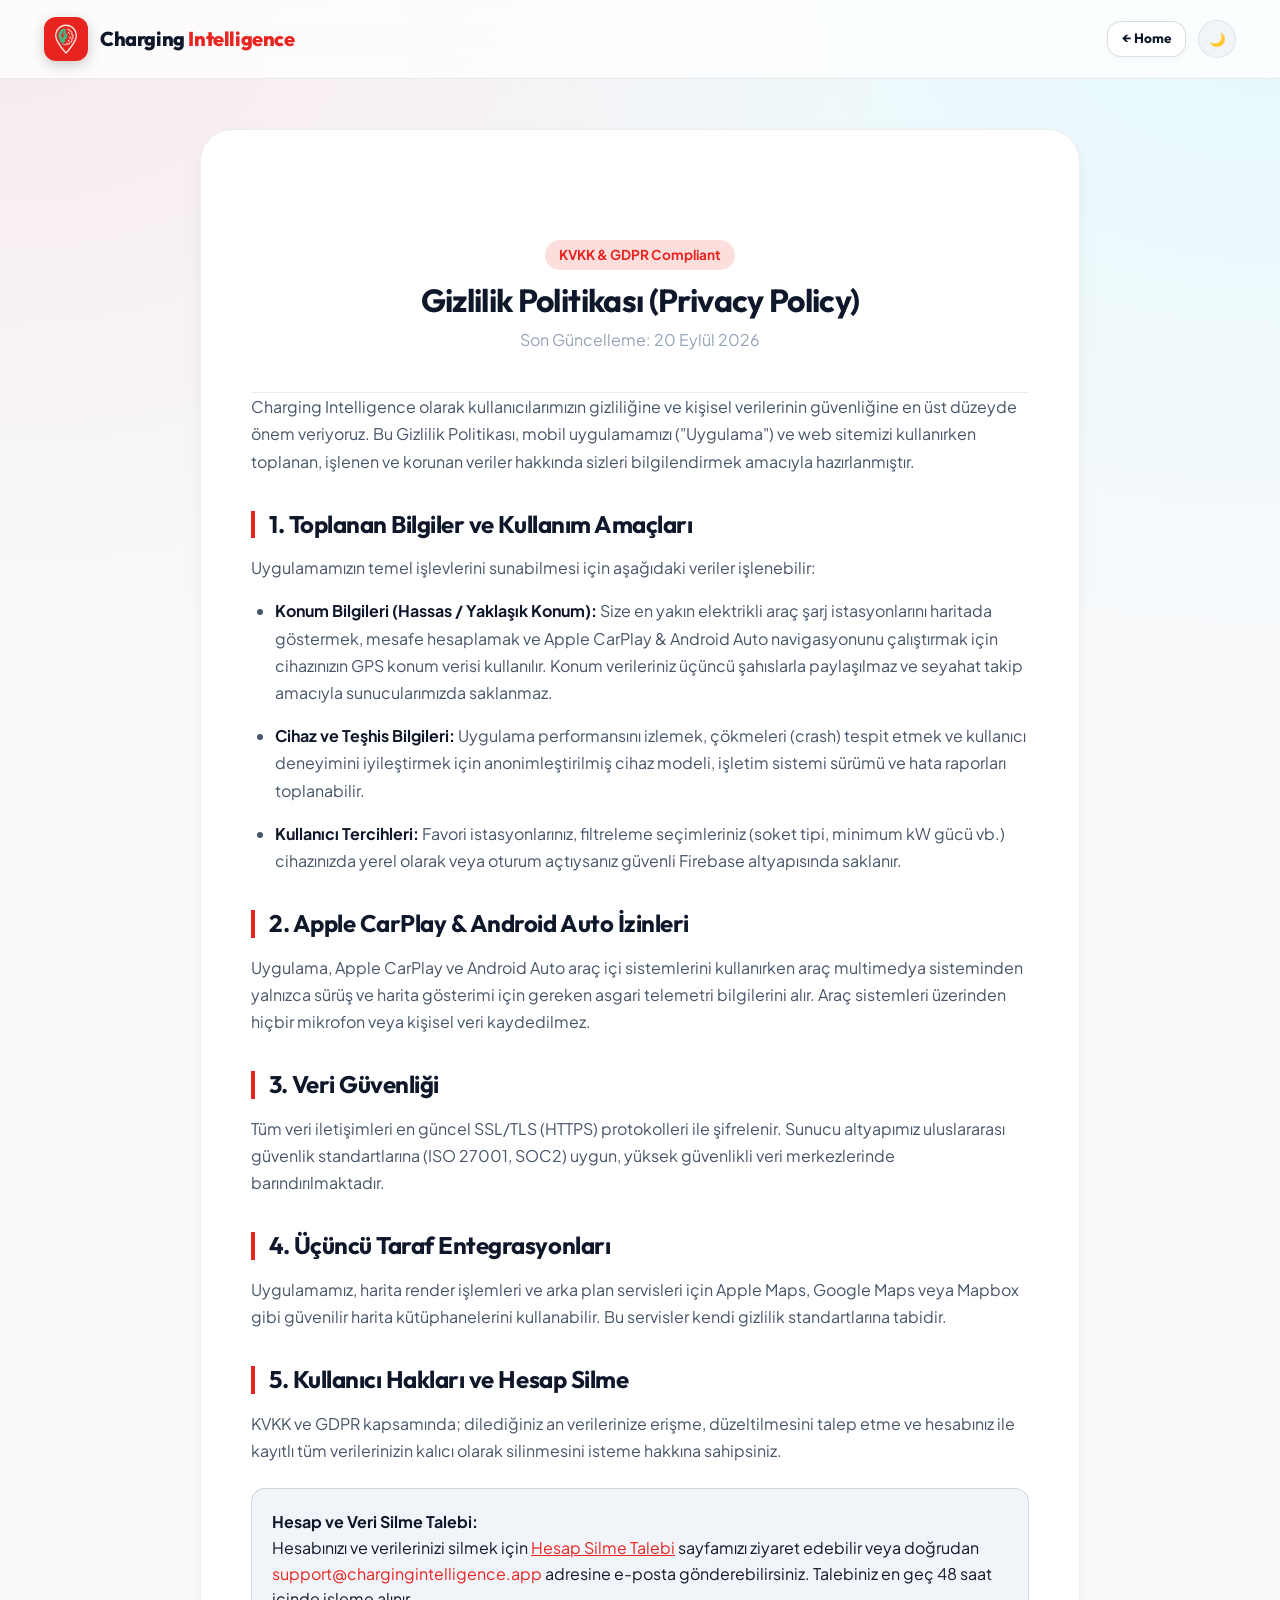
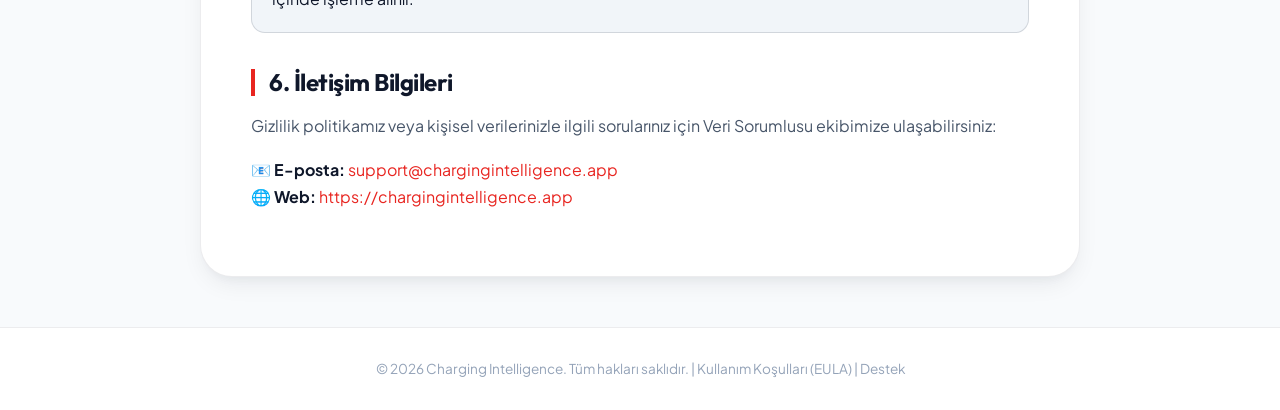
==== privacy.html @ 0b9dda82 "Initial commit: Charging Intelligence official landing page and legal documents" ====
<!DOCTYPE html>
<html lang="en" data-theme="light">
<head>
  <meta charset="UTF-8">
  <meta name="viewport" content="width=device-width, initial-scale=1.0">
  <title>Privacy Policy | Charging Intelligence</title>
  <meta name="description" content="Charging Intelligence Privacy Policy, KVKK and GDPR compliance.">
  
  <link rel="icon" type="image/png" href="assets/app_icon_512x512.png">
  <link rel="stylesheet" href="css/style.css">
</head>
<body>

  <!-- Site Header -->
  <header class="site-header">
    <div class="container">
      <nav class="navbar">
        <a href="index.html" class="nav-brand">
          <img src="assets/app_icon_512x512.png" alt="Logo" class="nav-logo">
          <div class="nav-brand-text">Charging <span>Intelligence</span></div>
        </a>

        <div class="nav-actions">
          <a href="index.html" class="btn btn-store" style="padding: 6px 14px; font-size: 0.85rem;">
            ← Home
          </a>
          <button class="theme-toggle-btn" id="theme-toggle" aria-label="Toggle Theme">
            <span id="theme-icon">🌙</span>
          </button>
        </div>
      </nav>
    </div>
  </header>

  <!-- Legal Content -->
  <main class="container">
    <div class="legal-container">
      <header class="legal-page-header">
        <span class="legal-badge">KVKK & GDPR Compliant</span>
        <h1>Gizlilik Politikası (Privacy Policy)</h1>
        <p style="color: var(--text-dim); margin-top: 8px;">Son Güncelleme: 20 Eylül 2026</p>
      </header>

      <div class="legal-content">
        <p>
          Charging Intelligence olarak kullanıcılarımızın gizliliğine ve kişisel verilerinin güvenliğine en üst düzeyde önem veriyoruz. Bu Gizlilik Politikası, mobil uygulamamızı ("Uygulama") ve web sitemizi kullanırken toplanan, işlenen ve korunan veriler hakkında sizleri bilgilendirmek amacıyla hazırlanmıştır.
        </p>

        <h2>1. Toplanan Bilgiler ve Kullanım Amaçları</h2>
        <p>Uygulamamızın temel işlevlerini sunabilmesi için aşağıdaki veriler işlenebilir:</p>
        <ul>
          <li><strong>Konum Bilgileri (Hassas / Yaklaşık Konum):</strong> Size en yakın elektrikli araç şarj istasyonlarını haritada göstermek, mesafe hesaplamak ve Apple CarPlay & Android Auto navigasyonunu çalıştırmak için cihazınızın GPS konum verisi kullanılır. Konum verileriniz üçüncü şahıslarla paylaşılmaz ve seyahat takip amacıyla sunucularımızda saklanmaz.</li>
          <li><strong>Cihaz ve Teşhis Bilgileri:</strong> Uygulama performansını izlemek, çökmeleri (crash) tespit etmek ve kullanıcı deneyimini iyileştirmek için anonimleştirilmiş cihaz modeli, işletim sistemi sürümü ve hata raporları toplanabilir.</li>
          <li><strong>Kullanıcı Tercihleri:</strong> Favori istasyonlarınız, filtreleme seçimleriniz (soket tipi, minimum kW gücü vb.) cihazınızda yerel olarak veya oturum açtıysanız güvenli Firebase altyapısında saklanır.</li>
        </ul>

        <h2>2. Apple CarPlay & Android Auto İzinleri</h2>
        <p>
          Uygulama, Apple CarPlay ve Android Auto araç içi sistemlerini kullanırken araç multimedya sisteminden yalnızca sürüş ve harita gösterimi için gereken asgari telemetri bilgilerini alır. Araç sistemleri üzerinden hiçbir mikrofon veya kişisel veri kaydedilmez.
        </p>

        <h2>3. Veri Güvenliği</h2>
        <p>
          Tüm veri iletişimleri en güncel SSL/TLS (HTTPS) protokolleri ile şifrelenir. Sunucu altyapımız uluslararası güvenlik standartlarına (ISO 27001, SOC2) uygun, yüksek güvenlikli veri merkezlerinde barındırılmaktadır.
        </p>

        <h2>4. Üçüncü Taraf Entegrasyonları</h2>
        <p>
          Uygulamamız, harita render işlemleri ve arka plan servisleri için Apple Maps, Google Maps veya Mapbox gibi güvenilir harita kütüphanelerini kullanabilir. Bu servisler kendi gizlilik standartlarına tabidir.
        </p>

        <h2>5. Kullanıcı Hakları ve Hesap Silme</h2>
        <p>
          KVKK ve GDPR kapsamında; dilediğiniz an verilerinize erişme, düzeltilmesini talep etme ve hesabınız ile kayıtlı tüm verilerinizin kalıcı olarak silinmesini isteme hakkına sahipsiniz.
        </p>
        <div class="legal-card-info">
          <strong>Hesap ve Veri Silme Talebi:</strong><br>
          Hesabınızı ve verilerinizi silmek için <a href="support.html#delete-account" style="color: var(--brand-primary); text-decoration: underline;">Hesap Silme Talebi</a> sayfamızı ziyaret edebilir veya doğrudan <a href="mailto:support@chargingintelligence.app" style="color: var(--brand-primary);">support@chargingintelligence.app</a> adresine e-posta gönderebilirsiniz. Talebiniz en geç 48 saat içinde işleme alınır.
        </div>

        <h2>6. İletişim Bilgileri</h2>
        <p>
          Gizlilik politikamız veya kişisel verilerinizle ilgili sorularınız için Veri Sorumlusu ekibimize ulaşabilirsiniz:
        </p>
        <p>
          📧 <strong>E-posta:</strong> <a href="mailto:support@chargingintelligence.app" style="color: var(--brand-primary);">support@chargingintelligence.app</a><br>
          🌐 <strong>Web:</strong> <a href="https://chargingintelligence.app" style="color: var(--brand-primary);">https://chargingintelligence.app</a>
        </p>
      </div>
    </div>
  </main>

  <!-- Footer -->
  <footer class="site-footer" style="padding: 30px 0;">
    <div class="container" style="text-align: center; color: var(--text-dim); font-size: 0.85rem;">
      © 2026 Charging Intelligence. Tüm hakları saklıdır. | <a href="terms-of-use.html">Kullanım Koşulları (EULA)</a> | <a href="support.html">Destek</a>
    </div>
  </footer>

  <script src="js/main.js"></script>
</body>
</html>
---- css/style.css ----
/* ==========================================================================
   Charging Intelligence - Modern Design System
   Light / Dark Mode, Glassmorphism, Responsive Grid, Micro-animations
   ========================================================================== */

@import url('https://fonts.googleapis.com/css2?family=Outfit:wght@300;400;500;600;700;800;900&family=Plus+Jakarta+Sans:wght@400;500;600;700&display=swap');

:root {
  /* Brand Accent Colors */
  --brand-primary: #e82520;
  --brand-primary-glow: rgba(232, 37, 32, 0.35);
  --brand-cyan: #00e5ff;
  --brand-cyan-glow: rgba(0, 229, 255, 0.3);
  --brand-emerald: #10b981;
  --brand-amber: #f59e0b;

  /* Font Families */
  --font-display: 'Outfit', -apple-system, BlinkMacSystemFont, sans-serif;
  --font-body: 'Plus Jakarta Sans', -apple-system, BlinkMacSystemFont, sans-serif;

  /* Transitions */
  --transition-fast: 0.18s cubic-bezier(0.4, 0, 0.2, 1);
  --transition-normal: 0.28s cubic-bezier(0.4, 0, 0.2, 1);
  --transition-slow: 0.45s cubic-bezier(0.4, 0, 0.2, 1);

  /* Radius */
  --radius-sm: 8px;
  --radius-md: 14px;
  --radius-lg: 20px;
  --radius-xl: 32px;
  --radius-full: 9999px;
}

/* Light Theme Variables */
:root[data-theme="light"], :root {
  color-scheme: light;
  --bg-main: #f8fafc;
  --bg-surface: #ffffff;
  --bg-surface-elevated: #ffffff;
  --bg-glass: rgba(255, 255, 255, 0.78);
  --bg-subtle: #f1f5f9;
  --bg-muted: #e2e8f0;

  --text-main: #0f172a;
  --text-muted: #475569;
  --text-dim: #94a3b8;
  --text-inverse: #ffffff;

  --border-light: rgba(15, 23, 42, 0.08);
  --border-medium: rgba(15, 23, 42, 0.14);
  --border-glow: rgba(232, 37, 32, 0.25);

  --shadow-sm: 0 2px 8px rgba(15, 23, 42, 0.04);
  --shadow-md: 0 10px 25px -5px rgba(15, 23, 42, 0.08), 0 8px 10px -6px rgba(15, 23, 42, 0.04);
  --shadow-lg: 0 20px 35px -10px rgba(15, 23, 42, 0.12), 0 10px 10px -5px rgba(15, 23, 42, 0.04);
  --shadow-glow: 0 15px 30px rgba(232, 37, 32, 0.12);

  --hero-mesh: radial-gradient(at 0% 0%, rgba(232, 37, 32, 0.08) 0px, transparent 50%),
                   radial-gradient(at 100% 0%, rgba(0, 229, 255, 0.08) 0px, transparent 50%),
                   radial-gradient(at 50% 100%, rgba(16, 185, 129, 0.05) 0px, transparent 50%);
}

/* Dark Theme Variables */
:root[data-theme="dark"] {
  color-scheme: dark;
  --bg-main: #070b14;
  --bg-surface: #0f172a;
  --bg-surface-elevated: #162036;
  --bg-glass: rgba(15, 23, 42, 0.72);
  --bg-subtle: #1e293b;
  --bg-muted: #334155;

  --text-main: #f8fafc;
  --text-muted: #94a3b8;
  --text-dim: #64748b;
  --text-inverse: #070b14;

  --border-light: rgba(255, 255, 255, 0.08);
  --border-medium: rgba(255, 255, 255, 0.14);
  --border-glow: rgba(232, 37, 32, 0.4);

  --shadow-sm: 0 2px 8px rgba(0, 0, 0, 0.3);
  --shadow-md: 0 10px 30px -5px rgba(0, 0, 0, 0.5);
  --shadow-lg: 0 25px 50px -12px rgba(0, 0, 0, 0.7);
  --shadow-glow: 0 15px 35px rgba(232, 37, 32, 0.25);

  --hero-mesh: radial-gradient(at 10% 10%, rgba(232, 37, 32, 0.18) 0px, transparent 50%),
                   radial-gradient(at 90% 15%, rgba(0, 229, 255, 0.15) 0px, transparent 50%),
                   radial-gradient(at 50% 90%, rgba(16, 185, 129, 0.08) 0px, transparent 50%);
}

/* ==========================================================================
   Base Styles & Reset
   ========================================================================== */

* {
  box-sizing: border-box;
  margin: 0;
  padding: 0;
}

html {
  scroll-behavior: smooth;
  font-size: 16px;
}

body {
  font-family: var(--font-body);
  background-color: var(--bg-main);
  background-image: var(--hero-mesh);
  background-attachment: fixed;
  color: var(--text-main);
  line-height: 1.6;
  overflow-x: hidden;
  transition: background-color var(--transition-normal), color var(--transition-normal);
  -webkit-font-smoothing: antialiased;
}

h1, h2, h3, h4, h5, h6 {
  font-family: var(--font-display);
  font-weight: 700;
  line-height: 1.15;
  letter-spacing: -0.02em;
}

a {
  color: inherit;
  text-decoration: none;
  transition: color var(--transition-fast);
}

img {
  max-width: 100%;
  height: auto;
  display: block;
}

.container {
  width: 100%;
  max-width: 1240px;
  margin: 0 auto;
  padding: 0 24px;
}

/* ==========================================================================
   Navbar & Header
   ========================================================================== */

.site-header {
  position: sticky;
  top: 0;
  z-index: 1000;
  backdrop-filter: blur(16px);
  -webkit-backdrop-filter: blur(16px);
  background: var(--bg-glass);
  border-bottom: 1px solid var(--border-light);
  transition: all var(--transition-normal);
}

.navbar {
  display: flex;
  align-items: center;
  justify-content: space-between;
  height: 78px;
}

.nav-brand {
  display: flex;
  align-items: center;
  gap: 12px;
  font-family: var(--font-display);
  font-size: 1.25rem;
  font-weight: 800;
  letter-spacing: -0.02em;
}

.nav-logo {
  width: 44px;
  height: 44px;
  border-radius: 12px;
  box-shadow: 0 4px 14px rgba(0, 0, 0, 0.2);
  transition: transform var(--transition-fast), box-shadow var(--transition-fast);
}

.nav-brand:hover .nav-logo {
  transform: scale(1.05);
  box-shadow: 0 6px 18px var(--brand-primary-glow);
}

.nav-brand-text span {
  color: var(--brand-primary);
}

.nav-menu {
  display: flex;
  align-items: center;
  gap: 32px;
  list-style: none;
}

.nav-link {
  font-size: 0.95rem;
  font-weight: 600;
  color: var(--text-muted);
  position: relative;
  padding: 6px 0;
}

.nav-link:hover, .nav-link.active {
  color: var(--text-main);
}

.nav-link::after {
  content: '';
  position: absolute;
  bottom: 0;
  left: 0;
  width: 0%;
  height: 2px;
  background: var(--brand-primary);
  transition: width var(--transition-fast);
}

.nav-link:hover::after {
  width: 100%;
}

.nav-actions {
  display: flex;
  align-items: center;
  gap: 12px;
}

/* Control Pills (Theme & Lang Switchers) */
.ctrl-pill {
  display: inline-flex;
  align-items: center;
  padding: 4px;
  background: var(--bg-subtle);
  border: 1px solid var(--border-light);
  border-radius: var(--radius-full);
}

.ctrl-btn {
  background: none;
  border: none;
  font-family: var(--font-display);
  font-size: 0.8rem;
  font-weight: 700;
  color: var(--text-dim);
  padding: 6px 12px;
  border-radius: var(--radius-full);
  cursor: pointer;
  display: inline-flex;
  align-items: center;
  gap: 6px;
  transition: all var(--transition-fast);
}

.ctrl-btn.active, .ctrl-btn:hover {
  background: var(--bg-surface);
  color: var(--text-main);
  box-shadow: var(--shadow-sm);
}

.theme-toggle-btn {
  width: 38px;
  height: 38px;
  border-radius: var(--radius-full);
  background: var(--bg-subtle);
  border: 1px solid var(--border-light);
  display: inline-flex;
  align-items: center;
  justify-content: center;
  color: var(--text-main);
  cursor: pointer;
  transition: all var(--transition-fast);
}

.theme-toggle-btn:hover {
  background: var(--bg-surface);
  box-shadow: var(--shadow-sm);
  transform: rotate(15deg);
}

.mobile-toggle {
  display: none;
  background: none;
  border: none;
  font-size: 1.5rem;
  color: var(--text-main);
  cursor: pointer;
  padding: 8px;
}

/* ==========================================================================
   Buttons & CTAs
   ========================================================================== */

.btn {
  display: inline-flex;
  align-items: center;
  justify-content: center;
  gap: 10px;
  font-family: var(--font-display);
  font-weight: 700;
  font-size: 0.95rem;
  padding: 12px 24px;
  border-radius: var(--radius-md);
  border: 1px solid transparent;
  cursor: pointer;
  transition: all var(--transition-normal);
  text-decoration: none;
}

.btn-primary {
  background: linear-gradient(135deg, #e82520 0%, #b81b17 100%);
  color: #ffffff;
  box-shadow: 0 4px 18px var(--brand-primary-glow);
}

.btn-primary:hover {
  transform: translateY(-2px);
  box-shadow: 0 8px 24px rgba(232, 37, 32, 0.45);
}

.btn-store {
  background: var(--bg-surface-elevated);
  border: 1px solid var(--border-medium);
  color: var(--text-main);
  padding: 10px 20px;
  border-radius: var(--radius-md);
  display: inline-flex;
  align-items: center;
  gap: 12px;
  box-shadow: var(--shadow-sm);
}

.btn-store svg {
  width: 26px;
  height: 26px;
  fill: currentColor;
}

.btn-store-text {
  text-align: left;
  line-height: 1.2;
}

.btn-store-text small {
  display: block;
  font-size: 0.7rem;
  text-transform: uppercase;
  letter-spacing: 0.05em;
  color: var(--text-dim);
  font-weight: 600;
}

.btn-store-text strong {
  display: block;
  font-size: 1rem;
  font-weight: 800;
}

.btn-store:hover {
  border-color: var(--brand-primary);
  transform: translateY(-2px);
  box-shadow: var(--shadow-md);
}

/* ==========================================================================
   Hero Section
   ========================================================================== */

.hero-section {
  padding: 80px 0 60px;
  position: relative;
  overflow: hidden;
}

.hero-grid {
  display: grid;
  grid-template-columns: 1.15fr 0.85fr;
  align-items: center;
  gap: 60px;
}

.hero-badge-wrap {
  display: inline-flex;
  align-items: center;
  gap: 8px;
  padding: 6px 16px;
  background: rgba(232, 37, 32, 0.1);
  border: 1px solid var(--border-glow);
  border-radius: var(--radius-full);
  margin-bottom: 24px;
}

.hero-badge-dot {
  width: 8px;
  height: 8px;
  background: var(--brand-primary);
  border-radius: 50%;
  box-shadow: 0 0 10px var(--brand-primary);
  animation: pulse 2s infinite;
}

.hero-badge-text {
  font-size: 0.85rem;
  font-weight: 700;
  color: var(--brand-primary);
  text-transform: uppercase;
  letter-spacing: 0.05em;
}

.hero-title {
  font-size: clamp(2.5rem, 5vw, 4rem);
  font-weight: 900;
  line-height: 1.08;
  margin-bottom: 24px;
  letter-spacing: -0.03em;
}

.hero-title .gradient-text {
  background: linear-gradient(135deg, #e82520 0%, #ff524d 50%, #00e5ff 100%);
  -webkit-background-clip: text;
  -webkit-text-fill-color: transparent;
}

.hero-description {
  font-size: 1.15rem;
  color: var(--text-muted);
  line-height: 1.65;
  margin-bottom: 36px;
  max-width: 580px;
}

.hero-cta-group {
  display: flex;
  flex-wrap: wrap;
  gap: 16px;
  margin-bottom: 36px;
}

.hero-badges-row {
  display: flex;
  align-items: center;
  gap: 20px;
  font-size: 0.85rem;
  font-weight: 600;
  color: var(--text-muted);
}

.hero-badge-item {
  display: inline-flex;
  align-items: center;
  gap: 8px;
}

.hero-badge-item span {
  color: var(--brand-emerald);
}

/* Hero Visual */
.hero-visual {
  position: relative;
  display: flex;
  justify-content: center;
  align-items: center;
}

.hero-image-wrap {
  position: relative;
  width: 100%;
  max-width: 350px;
  background: transparent;
  display: flex;
  justify-content: center;
  align-items: center;
}

/* AI Neon Pulsing Ambient Glow Behind Device */
.hero-image-wrap::before {
  content: '';
  position: absolute;
  top: 50%;
  left: 50%;
  width: 115%;
  height: 108%;
  transform: translate(-50%, -50%);
  background: radial-gradient(
    circle at 50% 50%,
    rgba(0, 229, 255, 0.65) 0%,
    rgba(168, 85, 247, 0.55) 35%,
    rgba(232, 37, 32, 0.45) 65%,
    transparent 80%
  );
  filter: blur(48px);
  border-radius: 50%;
  z-index: 1;
  pointer-events: none;
  animation: ai-neon-pulse 4s ease-in-out infinite alternate;
}

/* ==========================================================================
   iPhone Mockup Frame (from Reference Photo)
   ========================================================================== */

.hero-phone-container {
  position: relative;
  width: 100%;
  max-width: 330px;
  margin: 0 auto;
  z-index: 2;
  transition: transform var(--transition-normal), filter var(--transition-normal);
  filter: drop-shadow(0 20px 40px rgba(0, 0, 0, 0.35));
}

.hero-phone-container:hover {
  transform: translateY(-6px) scale(1.02);
  filter: drop-shadow(0 25px 50px rgba(0, 229, 255, 0.3));
}

.hero-mockup-img {
  width: 100%;
  height: auto;
  display: block;
}

/* Floating telemetry badges */
.floating-card {
  position: absolute;
  padding: 14px 18px;
  background: var(--bg-glass);
  backdrop-filter: blur(16px);
  -webkit-backdrop-filter: blur(16px);
  border: 1px solid var(--border-medium);
  border-radius: var(--radius-lg);
  box-shadow: var(--shadow-lg);
  display: flex;
  align-items: center;
  gap: 12px;
  z-index: 10;
  animation: float 4s ease-in-out infinite alternate;
}

.floating-card-1 {
  top: 15%;
  left: -15%;
}

.floating-card-2 {
  bottom: 12%;
  right: -10%;
  animation-delay: -2s;
}

.card-icon-badge {
  width: 38px;
  height: 38px;
  border-radius: var(--radius-sm);
  display: flex;
  align-items: center;
  justify-content: center;
  font-size: 1.2rem;
  background: rgba(232, 37, 32, 0.15);
  color: var(--brand-primary);
}

.card-icon-badge.cyan {
  background: rgba(0, 229, 255, 0.15);
  color: var(--brand-cyan);
}

.card-info {
  line-height: 1.2;
}

.card-info strong {
  display: block;
  font-size: 0.9rem;
  font-weight: 700;
  color: var(--text-main);
}

.card-info small {
  font-size: 0.75rem;
  color: var(--text-dim);
}

/* ==========================================================================
   Stats Bar Section
   ========================================================================== */

.stats-section {
  padding: 40px 0;
  border-top: 1px solid var(--border-light);
  border-bottom: 1px solid var(--border-light);
  background: var(--bg-subtle);
}

.stats-grid {
  display: grid;
  grid-template-columns: repeat(5, 1fr);
  gap: 20px;
}

@media (max-width: 1100px) {
  .stats-grid {
    grid-template-columns: repeat(3, 1fr);
  }
}

.stat-item {
  text-align: center;
  padding: 16px;
}

.stat-number {
  font-size: clamp(1.8rem, 3.2vw, 2.75rem);
  font-weight: 900;
  font-family: var(--font-display);
  color: var(--brand-primary);
  line-height: 1;
  margin-bottom: 8px;
  font-variant-numeric: tabular-nums;
  display: inline-block;
  min-width: 3ch;
}

.stat-number.cyan {
  color: var(--brand-cyan);
}

.stat-number.emerald {
  color: var(--brand-emerald);
}

.stat-number.amber {
  color: #f59e0b;
}

.stat-label {
  font-size: 0.95rem;
  font-weight: 600;
  color: var(--text-muted);
}

/* ==========================================================================
   Features Section
   ========================================================================== */

.section {
  padding: 100px 0;
}

.section-header {
  text-align: center;
  max-width: 720px;
  margin: 0 auto 60px;
}

.section-tag {
  display: inline-block;
  font-size: 0.8rem;
  font-weight: 800;
  text-transform: uppercase;
  letter-spacing: 0.08em;
  color: var(--brand-primary);
  margin-bottom: 12px;
}

.section-title {
  font-size: clamp(2rem, 3.5vw, 2.75rem);
  margin-bottom: 16px;
}

.section-desc {
  font-size: 1.1rem;
  color: var(--text-muted);
  line-height: 1.6;
}

.features-grid {
  display: grid;
  grid-template-columns: repeat(3, 1fr);
  gap: 30px;
}

.feature-card {
  background: var(--bg-surface);
  border: 1px solid var(--border-light);
  border-radius: var(--radius-xl);
  padding: 36px 30px;
  transition: all var(--transition-normal);
  position: relative;
  overflow: hidden;
  box-shadow: var(--shadow-sm);
}

.feature-card:hover {
  transform: translateY(-6px);
  border-color: var(--brand-primary);
  box-shadow: var(--shadow-glow);
}

.feature-icon-box {
  width: 56px;
  height: 56px;
  border-radius: var(--radius-md);
  background: rgba(232, 37, 32, 0.1);
  border: 1px solid var(--border-glow);
  display: flex;
  align-items: center;
  justify-content: center;
  font-size: 1.6rem;
  margin-bottom: 24px;
  color: var(--brand-primary);
}

.feature-title {
  font-size: 1.35rem;
  font-weight: 700;
  margin-bottom: 12px;
}

.feature-text {
  font-size: 0.95rem;
  color: var(--text-muted);
  line-height: 1.6;
}

/* ==========================================================================
   Apple CarPlay Spotlight Section
   ========================================================================== */

.carplay-section {
  background: linear-gradient(180deg, var(--bg-surface) 0%, var(--bg-subtle) 100%);
  border-top: 1px solid var(--border-light);
  border-bottom: 1px solid var(--border-light);
  position: relative;
  overflow: hidden;
}

.carplay-grid {
  display: grid;
  grid-template-columns: 1fr 1fr;
  align-items: center;
  gap: 60px;
}

.carplay-badges {
  display: flex;
  gap: 12px;
  margin-bottom: 20px;
}

.pill-badge {
  display: inline-flex;
  align-items: center;
  gap: 8px;
  font-size: 0.82rem;
  font-weight: 700;
  padding: 6px 14px;
  border-radius: var(--radius-full);
  background: var(--bg-surface-elevated);
  border: 1px solid var(--border-medium);
  color: var(--text-main);
  line-height: 1;
}

.pill-badge svg {
  display: inline-block;
  flex-shrink: 0;
  vertical-align: middle;
}

.pill-badge.highlight,
.pill-badge.highlight-apple {
  background: rgba(255, 255, 255, 0.08);
  color: #ffffff;
  border-color: rgba(255, 255, 255, 0.22);
}

[data-theme="light"] .pill-badge.highlight,
[data-theme="light"] .pill-badge.highlight-apple {
  background: rgba(0, 0, 0, 0.06);
  color: #1d1d1f;
  border-color: rgba(0, 0, 0, 0.16);
}

.pill-badge.highlight-green,
.pill-badge.highlight-android {
  background: rgba(3, 169, 244, 0.1);
  color: #0284c7;
  border-color: rgba(3, 169, 244, 0.3);
}

[data-theme="dark"] .pill-badge.highlight-green,
[data-theme="dark"] .pill-badge.highlight-android {
  background: rgba(3, 169, 244, 0.15);
  color: #38bdf8;
  border-color: rgba(3, 169, 244, 0.4);
}

.carplay-list {
  list-style: none;
  margin: 28px 0;
  display: flex;
  flex-direction: column;
  gap: 16px;
}

.carplay-list li {
  display: flex;
  align-items: flex-start;
  gap: 14px;
  font-size: 1rem;
  color: var(--text-muted);
}

.carplay-list li svg {
  flex-shrink: 0;
  width: 22px;
  height: 22px;
  color: var(--brand-emerald);
  margin-top: 2px;
}

.carplay-visual-box {
  background: #000;
  border-radius: var(--radius-xl);
  padding: 16px;
  border: 3px solid rgba(255, 255, 255, 0.15);
  box-shadow: 0 30px 60px rgba(0,0,0,0.5);
  position: relative;
}

.carplay-visual-box img {
  border-radius: calc(var(--radius-xl) - 8px);
  width: 100%;
}

/* ==========================================================================
   Operators Grid Section
   ========================================================================== */

.operators-strip {
  display: flex;
  flex-wrap: wrap;
  justify-content: center;
  align-items: center;
  gap: 14px;
  margin-top: 40px;
}

.operator-badge {
  display: inline-flex;
  align-items: center;
  gap: 10px;
  padding: 8px 18px 8px 8px;
  background: var(--bg-surface);
  border: 1px solid var(--border-light);
  border-radius: var(--radius-full);
  font-family: var(--font-display);
  font-weight: 700;
  font-size: 0.92rem;
  color: var(--text-main);
  box-shadow: var(--shadow-sm);
  transition: all var(--transition-fast);
  cursor: default;
  user-select: none;
}

.operator-badge:hover {
  border-color: var(--brand-primary);
  background: var(--bg-surface-elevated);
  transform: translateY(-2px);
  box-shadow: var(--shadow-md);
}

.operator-badge .cpo-logo-img {
  width: 30px;
  height: 30px;
  border-radius: 50%;
  object-fit: contain;
  background: #ffffff;
  padding: 2.5px;
  box-shadow: 0 1px 4px rgba(0, 0, 0, 0.12);
  flex-shrink: 0;
}

.operator-badge.more-badge {
  padding: 10px 22px;
  background: linear-gradient(135deg, rgba(0, 229, 255, 0.1), rgba(16, 185, 129, 0.1));
  border-color: rgba(0, 229, 255, 0.35);
  color: var(--text-main);
  font-size: 0.95rem;
}

.operator-badge.more-badge:hover {
  border-color: var(--brand-primary);
  background: linear-gradient(135deg, rgba(0, 229, 255, 0.18), rgba(16, 185, 129, 0.18));
}

/* ==========================================================================
   Screenshots Carousel Section
   ========================================================================== */

.screenshots-slider-wrap {
  position: relative;
  overflow: hidden;
  padding: 20px 0;
}

.screenshots-track {
  display: flex;
  gap: 24px;
  overflow-x: auto;
  scroll-snap-type: x mandatory;
  padding: 20px 10px 40px;
  scrollbar-width: thin;
}

.screenshot-slide {
  flex: 0 0 280px;
  scroll-snap-align: center;
  border-radius: 20px;
  overflow: hidden;
  box-shadow: var(--shadow-md);
  border: 1px solid var(--border-light);
  transition: transform var(--transition-normal), box-shadow var(--transition-normal);
  background: transparent;
  cursor: pointer;
  position: relative;
}

.screenshot-slide::after {
  content: "";
  position: absolute;
  inset: 0;
  background: radial-gradient(circle at center, rgba(0, 229, 255, 0.15), rgba(0, 0, 0, 0.45));
  opacity: 0;
  transition: opacity 0.25s ease;
  pointer-events: none;
}

.screenshot-slide .zoom-hint {
  position: absolute;
  bottom: 16px;
  right: 16px;
  width: 36px;
  height: 36px;
  border-radius: 50%;
  background: rgba(10, 15, 29, 0.75);
  backdrop-filter: blur(8px);
  border: 1px solid rgba(255, 255, 255, 0.2);
  color: #ffffff;
  display: flex;
  align-items: center;
  justify-content: center;
  opacity: 0;
  transform: scale(0.85);
  transition: all 0.25s ease;
  pointer-events: none;
  z-index: 2;
}

.screenshot-slide:hover {
  transform: translateY(-4px) scale(1.02);
  box-shadow: var(--shadow-lg), 0 0 25px rgba(0, 229, 255, 0.2);
  border-color: var(--brand-cyan);
}

.screenshot-slide:hover::after {
  opacity: 1;
}

/* ==========================================================================
   Screenshot Gallery Lightbox Dialog
   ========================================================================== */

dialog.gallery-dialog {
  position: fixed;
  inset: 0;
  width: 100vw;
  height: 100vh;
  max-width: 100vw;
  max-height: 100vh;
  margin: 0;
  padding: 0;
  border: none;
  background: transparent;
  color: #ffffff;
  overflow: hidden;
  display: flex;
  align-items: center;
  justify-content: center;
  z-index: 10000;
}

dialog.gallery-dialog:not([open]) {
  display: none;
}

dialog.gallery-dialog::backdrop {
  background: rgba(10, 15, 29, 0.92);
  backdrop-filter: blur(16px);
  -webkit-backdrop-filter: blur(16px);
}

.gallery-dialog-wrapper {
  position: relative;
  width: 100%;
  height: 100%;
  display: flex;
  align-items: center;
  justify-content: center;
  padding: 24px 80px;
  box-sizing: border-box;
}

.gallery-main-view {
  position: relative;
  max-width: 90vw;
  max-height: 90vh;
  display: flex;
  flex-direction: column;
  align-items: center;
  justify-content: center;
}

.gallery-active-img {
  max-width: 82vw;
  max-height: calc(82vh - 60px);
  object-fit: contain;
  border-radius: 24px;
  box-shadow: 0 25px 60px rgba(0, 0, 0, 0.7), 0 0 0 1px rgba(255, 255, 255, 0.15);
  transition: opacity 0.2s ease, transform 0.2s ease;
  user-select: none;
}

.gallery-caption-bar {
  margin-top: 16px;
  display: flex;
  align-items: center;
  justify-content: space-between;
  gap: 20px;
  width: 100%;
  max-width: 480px;
  background: rgba(255, 255, 255, 0.08);
  backdrop-filter: blur(12px);
  -webkit-backdrop-filter: blur(12px);
  border: 1px solid rgba(255, 255, 255, 0.16);
  border-radius: 30px;
  padding: 10px 20px;
  font-size: 0.92rem;
  font-weight: 600;
  color: #f8fafc;
  box-shadow: 0 8px 24px rgba(0, 0, 0, 0.3);
}

.gallery-counter {
  font-size: 0.82rem;
  opacity: 0.8;
  font-family: var(--font-mono, monospace);
  color: var(--brand-cyan);
  font-weight: 700;
}

.gallery-close-btn {
  position: absolute;
  top: 24px;
  right: 28px;
  width: 46px;
  height: 46px;
  border-radius: 50%;
  border: 1px solid rgba(255, 255, 255, 0.25);
  background: rgba(255, 255, 255, 0.1);
  backdrop-filter: blur(8px);
  -webkit-backdrop-filter: blur(8px);
  color: #ffffff;
  display: flex;
  align-items: center;
  justify-content: center;
  cursor: pointer;
  transition: all 0.2s ease;
  z-index: 1001;
}

.gallery-close-btn:hover {
  background: rgba(255, 255, 255, 0.25);
  transform: scale(1.08);
  border-color: #ffffff;
}

.gallery-nav-btn {
  position: absolute;
  top: 50%;
  transform: translateY(-50%);
  width: 52px;
  height: 52px;
  border-radius: 50%;
  border: 1px solid rgba(255, 255, 255, 0.2);
  background: rgba(255, 255, 255, 0.1);
  backdrop-filter: blur(8px);
  -webkit-backdrop-filter: blur(8px);
  color: #ffffff;
  display: flex;
  align-items: center;
  justify-content: center;
  cursor: pointer;
  transition: all 0.2s ease;
  z-index: 1000;
}

.gallery-nav-btn.prev {
  left: 24px;
}

.gallery-nav-btn.next {
  right: 24px;
}

.gallery-nav-btn:hover {
  background: rgba(255, 255, 255, 0.25);
  border-color: var(--brand-cyan);
  color: var(--brand-cyan);
  transform: translateY(-50%) scale(1.1);
}

@media (max-width: 768px) {
  .gallery-dialog-wrapper {
    padding: 70px 16px 80px;
  }
  .gallery-active-img {
    max-width: 92vw;
    max-height: 68vh;
  }
  .gallery-caption-bar {
    max-width: 90vw;
    font-size: 0.85rem;
    padding: 8px 16px;
  }
  .gallery-nav-btn {
    width: 46px;
    height: 46px;
    top: auto;
    bottom: 20px;
    transform: none;
  }
  .gallery-nav-btn.prev {
    left: 24px;
  }
  .gallery-nav-btn.next {
    right: 24px;
  }
  .gallery-nav-btn:hover {
    transform: scale(1.1);
  }
}

/* ==========================================================================
   FAQ Section
   ========================================================================== */

.faq-list {
  max-width: 800px;
  margin: 0 auto;
  display: flex;
  flex-direction: column;
  gap: 16px;
}

.faq-item {
  background: var(--bg-surface);
  border: 1px solid var(--border-light);
  border-radius: var(--radius-lg);
  overflow: hidden;
  transition: border-color var(--transition-fast);
}

.faq-question {
  width: 100%;
  text-align: left;
  background: none;
  border: none;
  padding: 22px 28px;
  font-family: var(--font-display);
  font-size: 1.15rem;
  font-weight: 700;
  color: var(--text-main);
  cursor: pointer;
  display: flex;
  justify-content: space-between;
  align-items: center;
  gap: 16px;
}

.faq-chevron {
  width: 20px;
  height: 20px;
  transition: transform var(--transition-fast);
}

.faq-item.open .faq-chevron {
  transform: rotate(180deg);
}

.faq-answer {
  max-height: 0;
  overflow: hidden;
  transition: max-height var(--transition-normal), padding var(--transition-normal);
  padding: 0 28px;
  color: var(--text-muted);
  line-height: 1.65;
}

.faq-item.open .faq-answer {
  max-height: 300px;
  padding-bottom: 22px;
}

/* ==========================================================================
   CTA Banner Section
   ========================================================================== */

.cta-banner {
  background: linear-gradient(135deg, rgba(232, 37, 32, 0.15) 0%, rgba(0, 229, 255, 0.15) 100%), var(--bg-surface);
  border: 1px solid var(--border-glow);
  border-radius: var(--radius-xl);
  padding: 60px 40px;
  text-align: center;
  margin: 60px 0 100px;
  position: relative;
  overflow: hidden;
  box-shadow: var(--shadow-lg);
}

.cta-banner h2 {
  font-size: clamp(2rem, 4vw, 3rem);
  margin-bottom: 16px;
}

.cta-banner p {
  font-size: 1.15rem;
  color: var(--text-muted);
  max-width: 600px;
  margin: 0 auto 36px;
}

.cta-store-buttons {
  display: flex;
  justify-content: center;
  flex-wrap: wrap;
  gap: 16px;
}

/* ==========================================================================
   Footer
   ========================================================================== */

.site-footer {
  background: var(--bg-surface);
  border-top: 1px solid var(--border-light);
  padding: 70px 0 30px;
  font-size: 0.95rem;
}

.footer-grid {
  display: grid;
  grid-template-columns: 2fr 1fr 1fr 1fr;
  gap: 50px;
  margin-bottom: 50px;
}

.footer-brand p {
  color: var(--text-muted);
  margin-top: 14px;
  max-width: 320px;
  line-height: 1.6;
}

.footer-col h4 {
  font-size: 1rem;
  font-weight: 700;
  margin-bottom: 20px;
  color: var(--text-main);
  text-transform: uppercase;
  letter-spacing: 0.04em;
}

.footer-links {
  list-style: none;
  display: flex;
  flex-direction: column;
  gap: 12px;
}

.footer-links a {
  color: var(--text-muted);
}

.footer-links a:hover {
  color: var(--brand-primary);
}

.footer-bottom {
  border-top: 1px solid var(--border-light);
  padding-top: 30px;
  display: flex;
  justify-content: space-between;
  align-items: center;
  color: var(--text-dim);
  font-size: 0.85rem;
}

.footer-legal-links {
  display: flex;
  gap: 20px;
}

/* ==========================================================================
   Policy & Legal Pages (Terms of Use / Privacy / Support)
   ========================================================================== */

.legal-page-header {
  padding: 60px 0 40px;
  text-align: center;
  border-bottom: 1px solid var(--border-light);
}

.legal-badge {
  display: inline-block;
  background: rgba(232, 37, 32, 0.15);
  color: var(--brand-primary);
  padding: 4px 14px;
  border-radius: var(--radius-full);
  font-size: 0.85rem;
  font-weight: 700;
  margin-bottom: 12px;
}

.legal-container {
  max-width: 880px;
  margin: 50px auto;
  background: var(--bg-surface);
  border: 1px solid var(--border-light);
  border-radius: var(--radius-xl);
  padding: 50px;
  box-shadow: var(--shadow-md);
}

.legal-content h2 {
  font-size: 1.5rem;
  margin: 36px 0 16px;
  padding-left: 14px;
  border-left: 4px solid var(--brand-primary);
  color: var(--text-main);
}

.legal-content h3 {
  font-size: 1.2rem;
  margin: 24px 0 12px;
  color: var(--text-main);
}

.legal-content p, .legal-content li {
  color: var(--text-muted);
  line-height: 1.7;
  margin-bottom: 16px;
}

.legal-content ul {
  padding-left: 24px;
  margin-bottom: 20px;
}

.legal-content strong {
  color: var(--text-main);
}

.legal-card-info {
  background: var(--bg-subtle);
  border: 1px solid var(--border-medium);
  border-radius: var(--radius-md);
  padding: 20px;
  margin: 24px 0;
}

/* ==========================================================================
   Animations & Keyframes
   ========================================================================== */

@keyframes pulse {
  0% { transform: scale(0.95); box-shadow: 0 0 0 0 rgba(232, 37, 32, 0.7); }
  70% { transform: scale(1); box-shadow: 0 0 0 8px rgba(232, 37, 32, 0); }
  100% { transform: scale(0.95); box-shadow: 0 0 0 0 rgba(232, 37, 32, 0); }
}

@keyframes float {
  0% { transform: translateY(0px); }
  100% { transform: translateY(-12px); }
}

@keyframes ai-neon-pulse {
  0% {
    opacity: 0.5;
    transform: translate(-50%, -50%) scale(0.92);
    filter: blur(42px) hue-rotate(0deg);
  }
  50% {
    opacity: 0.9;
    transform: translate(-50%, -50%) scale(1.08);
    filter: blur(58px) hue-rotate(40deg);
  }
  100% {
    opacity: 0.6;
    transform: translate(-50%, -50%) scale(0.96);
    filter: blur(46px) hue-rotate(-25deg);
  }
}

/* ==========================================================================
   Responsive Breakpoints
   ========================================================================== */

@media (max-width: 1024px) {
  .hero-grid {
    grid-template-columns: 1fr;
    text-align: center;
    gap: 40px;
  }
  .hero-description {
    margin: 0 auto 36px;
  }
  .hero-cta-group, .hero-badges-row {
    justify-content: center;
  }
  .floating-card-1 { left: 0; }
  .floating-card-2 { right: 0; }
  .features-grid {
    grid-template-columns: repeat(2, 1fr);
  }
  .carplay-grid {
    grid-template-columns: 1fr;
    text-align: center;
  }
  .carplay-badges, .carplay-list li {
    justify-content: center;
  }
  .footer-grid {
    grid-template-columns: 1fr 1fr;
  }
}

@media (max-width: 768px) {
  .nav-menu {
    display: none;
    position: absolute;
    top: 78px;
    left: 0;
    width: 100%;
    background: var(--bg-surface);
    border-bottom: 1px solid var(--border-light);
    flex-direction: column;
    padding: 24px;
    gap: 16px;
    box-shadow: var(--shadow-lg);
  }
  .nav-menu.open {
    display: flex;
  }
  .mobile-toggle {
    display: block;
  }
  .stats-grid {
    grid-template-columns: repeat(2, 1fr);
  }
  .features-grid {
    grid-template-columns: 1fr;
  }
  .floating-card {
    display: none;
  }
  .footer-grid {
    grid-template-columns: 1fr;
    gap: 30px;
  }
  .footer-bottom {
    flex-direction: column;
    gap: 16px;
    text-align: center;
  }
  .legal-container {
    padding: 24px;
  }
}
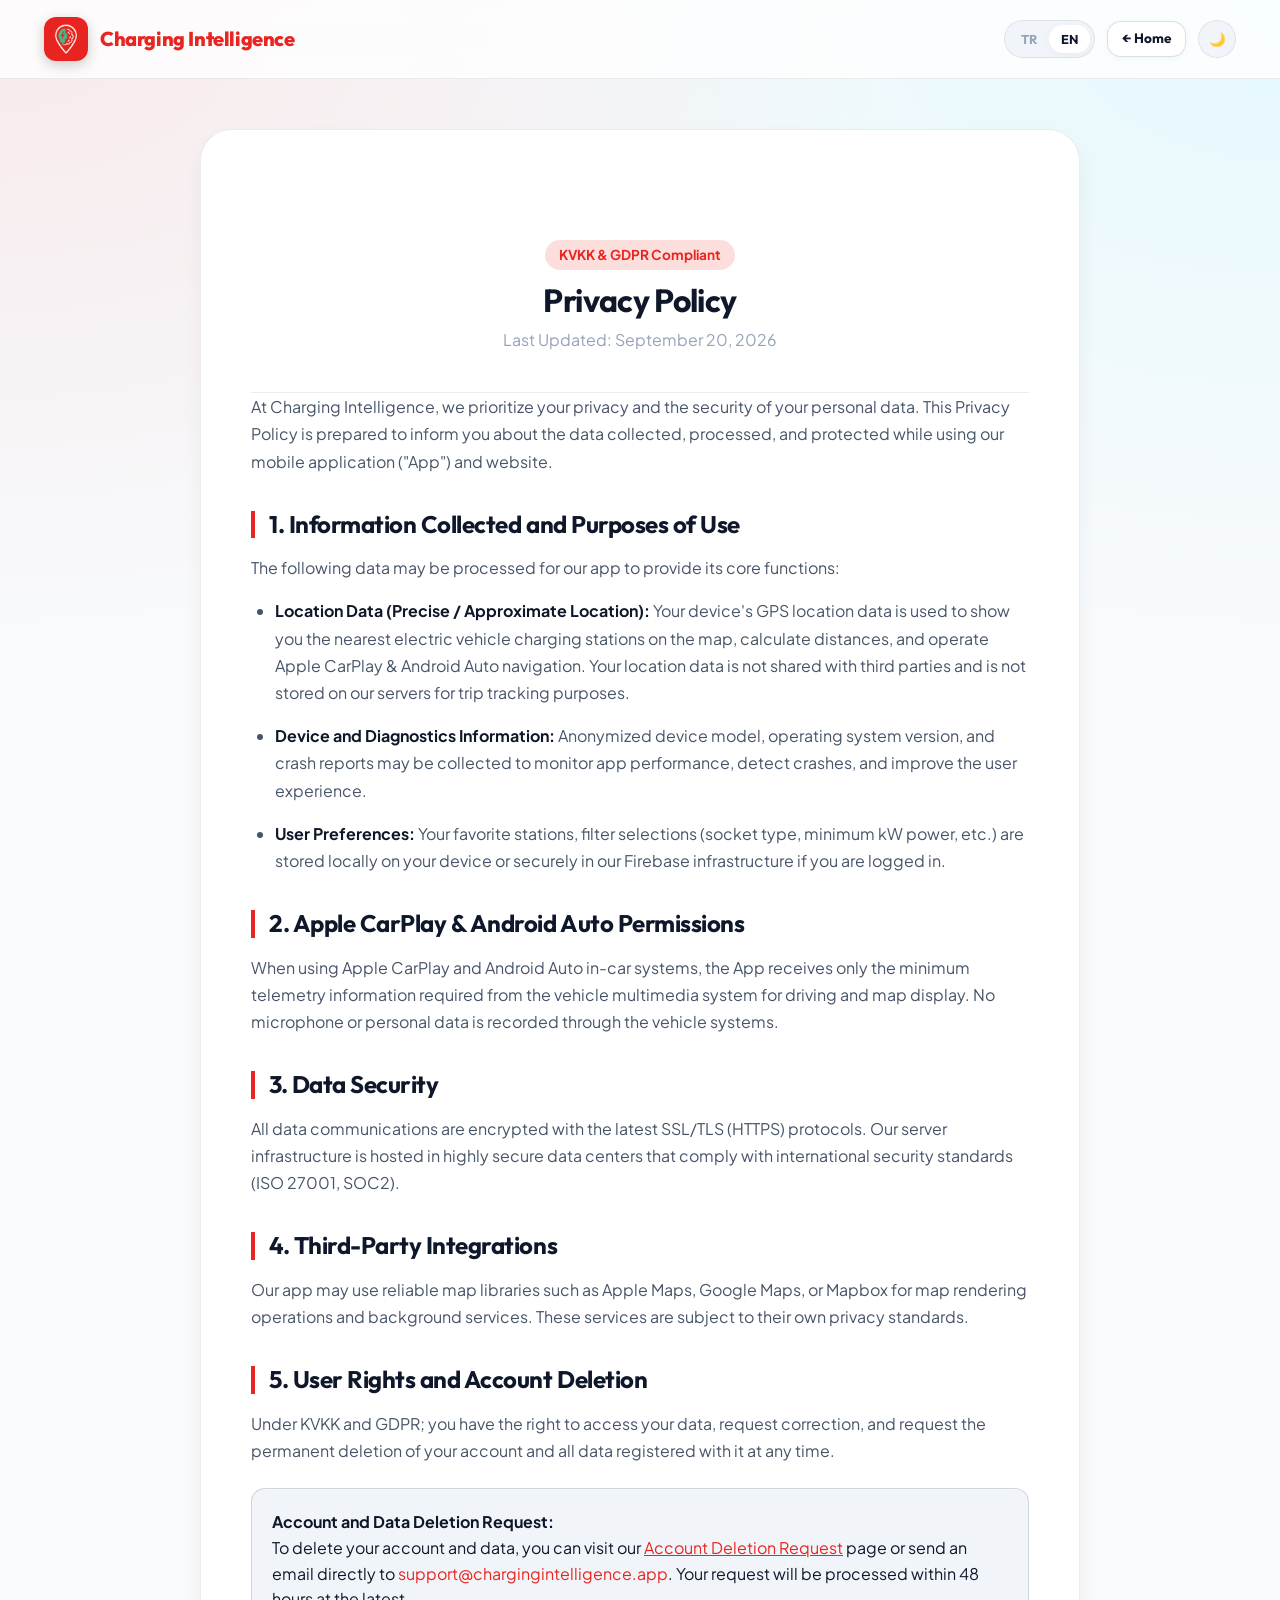
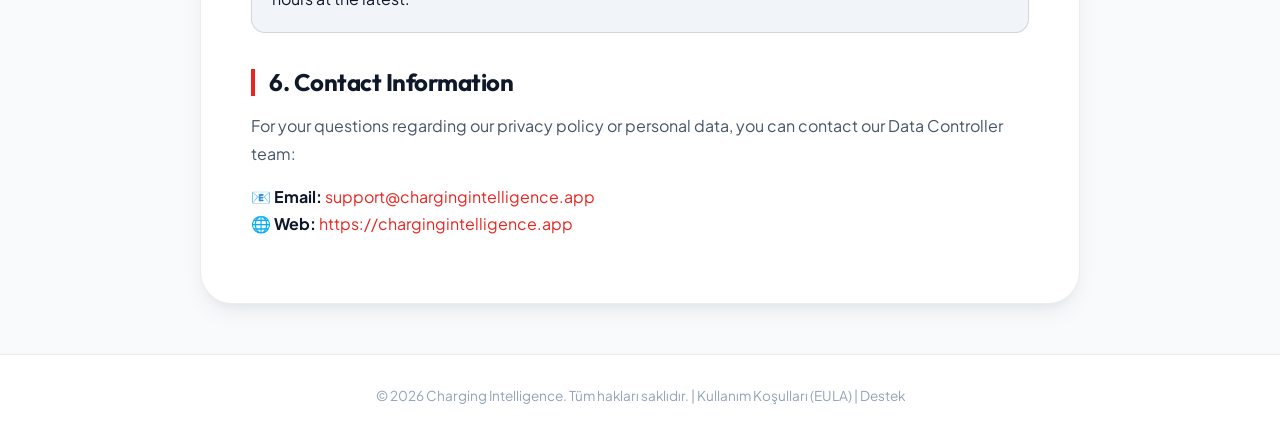
==== commit 9ae239f1: "feat: Add multi-language EN/TR support to legal pages" ====
--- a/privacy.html
+++ b/privacy.html
@@ -20,8 +20,12 @@
           <div class="nav-brand-text">Charging <span>Intelligence</span></div>
         </a>
 
-        <div class="nav-actions">
-          <a href="index.html" class="btn btn-store" style="padding: 6px 14px; font-size: 0.85rem;">
+                <div class="nav-actions">
+          <div class="ctrl-pill">
+            <button class="ctrl-btn lang-btn" data-lang="tr" aria-label="Türkçe">TR</button>
+            <button class="ctrl-btn lang-btn active" data-lang="en" aria-label="English">EN</button>
+          </div>
+          <a href="index.html" class="btn btn-store" style="padding: 6px 14px; font-size: 0.85rem;" data-i18n="nav-home">
             ← Home
           </a>
           <button class="theme-toggle-btn" id="theme-toggle" aria-label="Toggle Theme">
@@ -37,11 +41,13 @@
     <div class="legal-container">
       <header class="legal-page-header">
         <span class="legal-badge">KVKK & GDPR Compliant</span>
-        <h1>Gizlilik Politikası (Privacy Policy)</h1>
-        <p style="color: var(--text-dim); margin-top: 8px;">Son Güncelleme: 20 Eylül 2026</p>
+        <h1 data-i18n="page-title-privacy">Gizlilik Politikası</h1>
+        <p style="color: var(--text-dim); margin-top: 8px;" data-i18n="page-date">Son Güncelleme: 20 Eylül 2026</p>
       </header>
 
       <div class="legal-content">
+        <!-- TR CONTENT -->
+        <div lang="tr">
         <p>
           Charging Intelligence olarak kullanıcılarımızın gizliliğine ve kişisel verilerinin güvenliğine en üst düzeyde önem veriyoruz. Bu Gizlilik Politikası, mobil uygulamamızı ("Uygulama") ve web sitemizi kullanırken toplanan, işlenen ve korunan veriler hakkında sizleri bilgilendirmek amacıyla hazırlanmıştır.
         </p>
@@ -86,6 +92,56 @@
           📧 <strong>E-posta:</strong> <a href="mailto:support@chargingintelligence.app" style="color: var(--brand-primary);">support@chargingintelligence.app</a><br>
           🌐 <strong>Web:</strong> <a href="https://chargingintelligence.app" style="color: var(--brand-primary);">https://chargingintelligence.app</a>
         </p>
+        </div>
+
+        <!-- EN CONTENT -->
+        <div lang="en">
+          <p>
+            At Charging Intelligence, we prioritize your privacy and the security of your personal data. This Privacy Policy is prepared to inform you about the data collected, processed, and protected while using our mobile application ("App") and website.
+          </p>
+
+          <h2>1. Information Collected and Purposes of Use</h2>
+          <p>The following data may be processed for our app to provide its core functions:</p>
+          <ul>
+            <li><strong>Location Data (Precise / Approximate Location):</strong> Your device's GPS location data is used to show you the nearest electric vehicle charging stations on the map, calculate distances, and operate Apple CarPlay & Android Auto navigation. Your location data is not shared with third parties and is not stored on our servers for trip tracking purposes.</li>
+            <li><strong>Device and Diagnostics Information:</strong> Anonymized device model, operating system version, and crash reports may be collected to monitor app performance, detect crashes, and improve the user experience.</li>
+            <li><strong>User Preferences:</strong> Your favorite stations, filter selections (socket type, minimum kW power, etc.) are stored locally on your device or securely in our Firebase infrastructure if you are logged in.</li>
+          </ul>
+
+          <h2>2. Apple CarPlay & Android Auto Permissions</h2>
+          <p>
+            When using Apple CarPlay and Android Auto in-car systems, the App receives only the minimum telemetry information required from the vehicle multimedia system for driving and map display. No microphone or personal data is recorded through the vehicle systems.
+          </p>
+
+          <h2>3. Data Security</h2>
+          <p>
+            All data communications are encrypted with the latest SSL/TLS (HTTPS) protocols. Our server infrastructure is hosted in highly secure data centers that comply with international security standards (ISO 27001, SOC2).
+          </p>
+
+          <h2>4. Third-Party Integrations</h2>
+          <p>
+            Our app may use reliable map libraries such as Apple Maps, Google Maps, or Mapbox for map rendering operations and background services. These services are subject to their own privacy standards.
+          </p>
+
+          <h2>5. User Rights and Account Deletion</h2>
+          <p>
+            Under KVKK and GDPR; you have the right to access your data, request correction, and request the permanent deletion of your account and all data registered with it at any time.
+          </p>
+          <div class="legal-card-info">
+            <strong>Account and Data Deletion Request:</strong><br>
+            To delete your account and data, you can visit our <a href="support.html#delete-account" style="color: var(--brand-primary); text-decoration: underline;">Account Deletion Request</a> page or send an email directly to <a href="mailto:support@chargingintelligence.app" style="color: var(--brand-primary);">support@chargingintelligence.app</a>. Your request will be processed within 48 hours at the latest.
+          </div>
+
+          <h2>6. Contact Information</h2>
+          <p>
+            For your questions regarding our privacy policy or personal data, you can contact our Data Controller team:
+          </p>
+          <p>
+            📧 <strong>Email:</strong> <a href="mailto:support@chargingintelligence.app" style="color: var(--brand-primary);">support@chargingintelligence.app</a><br>
+            🌐 <strong>Web:</strong> <a href="https://chargingintelligence.app" style="color: var(--brand-primary);">https://chargingintelligence.app</a>
+          </p>
+        </div>
+
       </div>
     </div>
   </main>
--- a/css/style.css
+++ b/css/style.css
@@ -187,8 +187,19 @@
   box-shadow: 0 6px 18px var(--brand-primary-glow);
 }
 
+.nav-brand-text {
+  color: var(--brand-primary);
+  transition: color var(--transition-fast), text-shadow var(--transition-fast), filter var(--transition-fast);
+}
+
 .nav-brand-text span {
   color: var(--brand-primary);
+}
+
+.nav-brand:hover .nav-brand-text {
+  color: var(--brand-primary);
+  text-shadow: 0 4px 14px rgba(232, 37, 32, 0.65), 0 8px 24px rgba(232, 37, 32, 0.4);
+  filter: drop-shadow(0 4px 10px rgba(232, 37, 32, 0.45));
 }
 
 .nav-menu {
@@ -509,22 +520,44 @@
 .hero-phone-container {
   position: relative;
   width: 100%;
-  max-width: 330px;
+  max-width: 320px;
   margin: 0 auto;
   z-index: 2;
-  transition: transform var(--transition-normal), filter var(--transition-normal);
-  filter: drop-shadow(0 20px 40px rgba(0, 0, 0, 0.35));
+  border-radius: 46px;
+  padding: 8px;
+  background: linear-gradient(145deg, #2b2e38 0%, #16181d 100%);
+  border: 1px solid rgba(255, 255, 255, 0.18);
+  box-shadow: 
+    0 0 0 1px rgba(0, 0, 0, 0.8),
+    0 25px 50px -12px rgba(0, 0, 0, 0.5),
+    0 0 40px rgba(232, 37, 32, 0.25);
+  transition: transform var(--transition-normal), box-shadow var(--transition-normal);
+  overflow: hidden;
 }
 
 .hero-phone-container:hover {
   transform: translateY(-6px) scale(1.02);
-  filter: drop-shadow(0 25px 50px rgba(0, 229, 255, 0.3));
+  box-shadow: 
+    0 0 0 1px rgba(255, 255, 255, 0.28),
+    0 30px 60px -12px rgba(0, 0, 0, 0.6),
+    0 0 50px rgba(0, 229, 255, 0.35);
+}
+
+.hero-mockup-video {
+  width: 100%;
+  height: auto;
+  aspect-ratio: 1206 / 2622;
+  display: block;
+  border-radius: 38px;
+  object-fit: cover;
+  background: #0d1117;
 }
 
 .hero-mockup-img {
   width: 100%;
   height: auto;
   display: block;
+  border-radius: 38px;
 }
 
 /* Floating telemetry badges */
@@ -1496,3 +1529,7 @@
     padding: 24px;
   }
 }
+
+/* Language Display Control */
+html[lang="tr"] [lang="en"] { display: none !important; }
+html[lang="en"] [lang="tr"] { display: none !important; }
